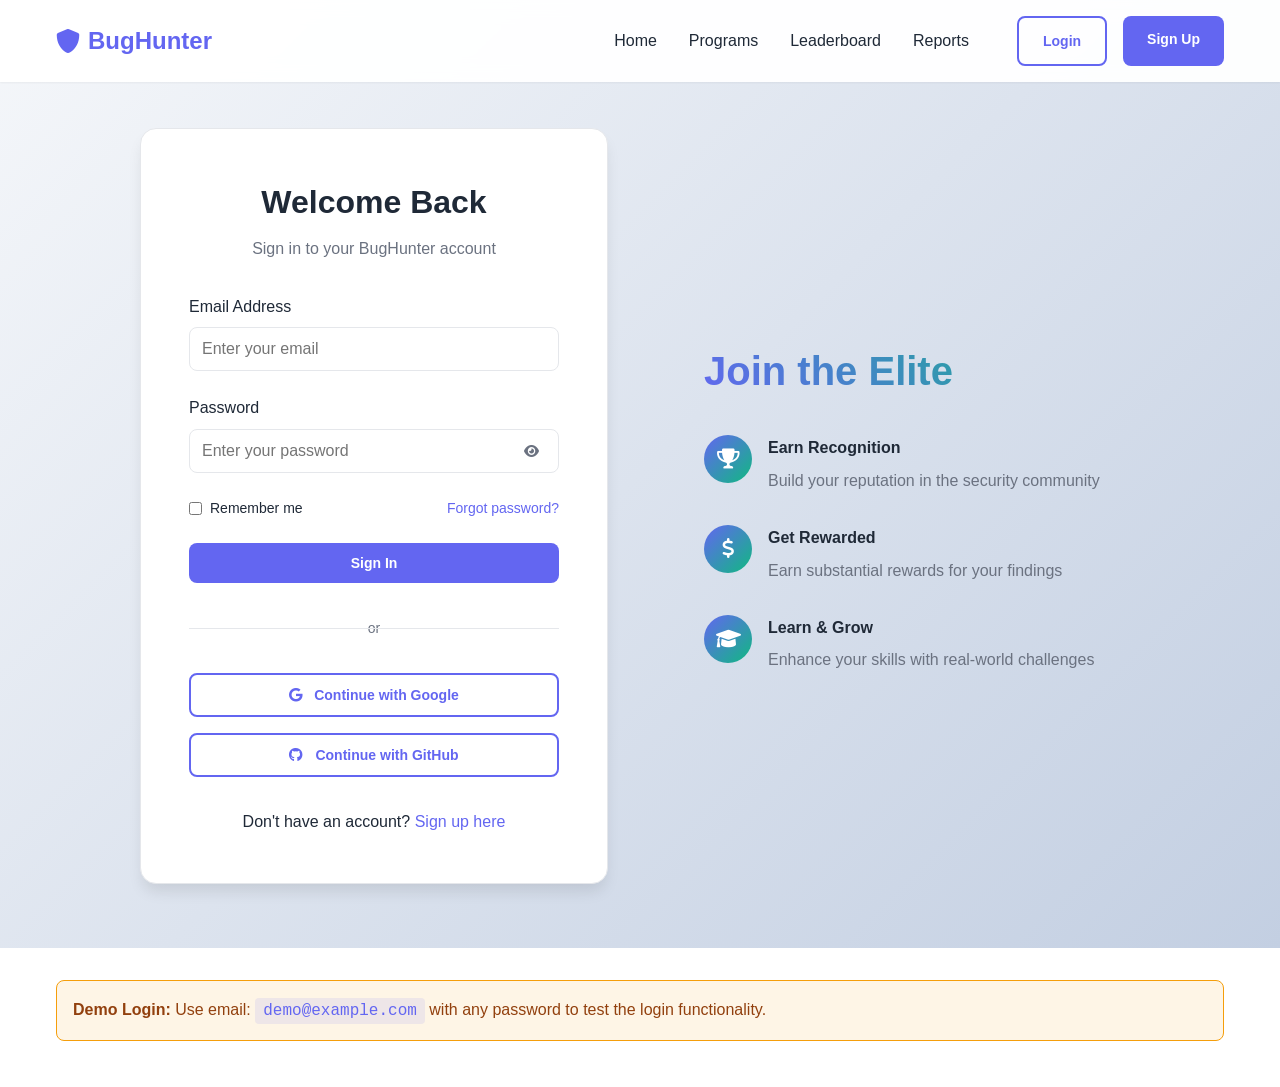
==== login.html @ fe64edc7 "Create complete pentest/bug bounty website structure Co-authored-by: ARESHAmohanad <121517436+ARESHA" ====
<!DOCTYPE html>
<html lang="en">
<head>
    <meta charset="UTF-8">
    <meta name="viewport" content="width=device-width, initial-scale=1.0">
    <title>Login - BugHunter</title>
    <link rel="stylesheet" href="css/style.css">
    <link href="https://cdnjs.cloudflare.com/ajax/libs/font-awesome/6.0.0/css/all.min.css" rel="stylesheet">
</head>
<body>
    <!-- Navigation -->
    <nav class="navbar">
        <div class="nav-container">
            <div class="nav-logo">
                <a href="index.html">
                    <i class="fas fa-shield-alt"></i>
                    BugHunter
                </a>
            </div>
            <div class="nav-menu" id="nav-menu">
                <a href="index.html" class="nav-link">Home</a>
                <a href="programs.html" class="nav-link">Programs</a>
                <a href="leaderboard.html" class="nav-link">Leaderboard</a>
                <a href="reports.html" class="nav-link">Reports</a>
                <div class="nav-auth">
                    <a href="login.html" class="btn btn-outline">Login</a>
                    <a href="register.html" class="btn btn-primary">Sign Up</a>
                </div>
            </div>
            <div class="nav-toggle" id="nav-toggle">
                <span class="bar"></span>
                <span class="bar"></span>
                <span class="bar"></span>
            </div>
        </div>
    </nav>

    <!-- Login Section -->
    <section class="auth-section">
        <div class="container">
            <div class="auth-container">
                <div class="auth-card">
                    <div class="auth-header">
                        <h1>Welcome Back</h1>
                        <p>Sign in to your BugHunter account</p>
                    </div>
                    
                    <form id="login-form" class="auth-form">
                        <div class="form-group">
                            <label for="email" class="form-label">Email Address</label>
                            <input type="email" id="email" name="email" class="form-input" required placeholder="Enter your email">
                        </div>
                        
                        <div class="form-group">
                            <label for="password" class="form-label">Password</label>
                            <div class="password-input-container">
                                <input type="password" id="password" name="password" class="form-input" required placeholder="Enter your password">
                                <button type="button" class="password-toggle" onclick="togglePassword('password')">
                                    <i class="fas fa-eye"></i>
                                </button>
                            </div>
                        </div>
                        
                        <div class="form-group">
                            <div class="form-options">
                                <label class="checkbox-label">
                                    <input type="checkbox" id="remember" name="remember">
                                    <span class="checkmark"></span>
                                    Remember me
                                </label>
                                <a href="#" class="forgot-password">Forgot password?</a>
                            </div>
                        </div>
                        
                        <button type="submit" class="btn btn-primary w-full">Sign In</button>
                    </form>
                    
                    <div class="auth-divider">
                        <span>or</span>
                    </div>
                    
                    <div class="social-login">
                        <button class="btn btn-outline w-full social-btn">
                            <i class="fab fa-google"></i>
                            Continue with Google
                        </button>
                        <button class="btn btn-outline w-full social-btn">
                            <i class="fab fa-github"></i>
                            Continue with GitHub
                        </button>
                    </div>
                    
                    <div class="auth-footer">
                        <p>Don't have an account? <a href="register.html">Sign up here</a></p>
                    </div>
                </div>
                
                <div class="auth-info">
                    <h2>Join the Elite</h2>
                    <div class="info-features">
                        <div class="info-feature">
                            <i class="fas fa-trophy"></i>
                            <div>
                                <h4>Earn Recognition</h4>
                                <p>Build your reputation in the security community</p>
                            </div>
                        </div>
                        <div class="info-feature">
                            <i class="fas fa-dollar-sign"></i>
                            <div>
                                <h4>Get Rewarded</h4>
                                <p>Earn substantial rewards for your findings</p>
                            </div>
                        </div>
                        <div class="info-feature">
                            <i class="fas fa-graduation-cap"></i>
                            <div>
                                <h4>Learn & Grow</h4>
                                <p>Enhance your skills with real-world challenges</p>
                            </div>
                        </div>
                    </div>
                </div>
            </div>
        </div>
    </section>

    <!-- Demo Credentials Info -->
    <div class="demo-info">
        <div class="container">
            <div class="alert alert-warning">
                <strong>Demo Login:</strong> Use email: <code>demo@example.com</code> with any password to test the login functionality.
            </div>
        </div>
    </div>

    <script src="js/script.js"></script>
    <script>
        document.getElementById('login-form').addEventListener('submit', async function(e) {
            e.preventDefault();
            
            if (!validateForm(this)) {
                return;
            }
            
            const submitBtn = e.target.querySelector('button[type="submit"]');
            const hideLoading = showLoading(submitBtn);
            
            try {
                const formData = new FormData(this);
                const response = await API.request('/login', {
                    method: 'POST',
                    body: JSON.stringify({
                        email: formData.get('email'),
                        password: formData.get('password'),
                        remember: formData.get('remember') === 'on'
                    })
                });
                
                if (response.success) {
                    Auth.login(response.user);
                    showNotification('Login successful! Redirecting...', 'success');
                    setTimeout(() => {
                        window.location.href = 'dashboard.html';
                    }, 1500);
                } else {
                    showNotification('Login failed. Please check your credentials.', 'error');
                }
            } catch (error) {
                showNotification(error.message || 'Login failed. Please try again.', 'error');
            } finally {
                hideLoading();
            }
        });
        
        function togglePassword(inputId) {
            const input = document.getElementById(inputId);
            const toggle = input.nextElementSibling.querySelector('i');
            
            if (input.type === 'password') {
                input.type = 'text';
                toggle.className = 'fas fa-eye-slash';
            } else {
                input.type = 'password';
                toggle.className = 'fas fa-eye';
            }
        }
    </script>
    
    <style>
        .auth-section {
            padding: 8rem 0 4rem;
            background: linear-gradient(135deg, #f5f7fa 0%, #c3cfe2 100%);
            min-height: 100vh;
        }
        
        .auth-container {
            display: grid;
            grid-template-columns: 1fr 1fr;
            gap: 4rem;
            max-width: 1000px;
            margin: 0 auto;
            align-items: center;
        }
        
        .auth-card {
            background: var(--bg-primary);
            padding: 3rem;
            border-radius: 16px;
            box-shadow: var(--shadow-lg);
            border: 1px solid var(--border-color);
        }
        
        .auth-header {
            text-align: center;
            margin-bottom: 2rem;
        }
        
        .auth-header h1 {
            font-size: 2rem;
            font-weight: 700;
            margin-bottom: 0.5rem;
            color: var(--text-primary);
        }
        
        .auth-header p {
            color: var(--text-secondary);
        }
        
        .auth-form {
            margin-bottom: 2rem;
        }
        
        .password-input-container {
            position: relative;
        }
        
        .password-toggle {
            position: absolute;
            right: 1rem;
            top: 50%;
            transform: translateY(-50%);
            background: none;
            border: none;
            color: var(--text-secondary);
            cursor: pointer;
            padding: 0.25rem;
        }
        
        .password-toggle:hover {
            color: var(--text-primary);
        }
        
        .form-options {
            display: flex;
            justify-content: space-between;
            align-items: center;
        }
        
        .checkbox-label {
            display: flex;
            align-items: center;
            cursor: pointer;
            font-size: 0.875rem;
        }
        
        .checkbox-label input {
            margin-right: 0.5rem;
        }
        
        .forgot-password {
            color: var(--primary-color);
            text-decoration: none;
            font-size: 0.875rem;
        }
        
        .forgot-password:hover {
            text-decoration: underline;
        }
        
        .auth-divider {
            text-align: center;
            position: relative;
            margin: 2rem 0;
        }
        
        .auth-divider::before {
            content: '';
            position: absolute;
            top: 50%;
            left: 0;
            right: 0;
            height: 1px;
            background: var(--border-color);
        }
        
        .auth-divider span {
            background: var(--bg-primary);
            padding: 0 1rem;
            color: var(--text-secondary);
            font-size: 0.875rem;
        }
        
        .social-login {
            display: flex;
            flex-direction: column;
            gap: 1rem;
            margin-bottom: 2rem;
        }
        
        .social-btn {
            display: flex;
            align-items: center;
            justify-content: center;
            gap: 0.75rem;
        }
        
        .auth-footer {
            text-align: center;
        }
        
        .auth-footer a {
            color: var(--primary-color);
            text-decoration: none;
        }
        
        .auth-footer a:hover {
            text-decoration: underline;
        }
        
        .auth-info {
            padding: 2rem;
        }
        
        .auth-info h2 {
            font-size: 2.5rem;
            font-weight: 700;
            margin-bottom: 2rem;
            background: linear-gradient(45deg, var(--primary-color), var(--secondary-color));
            -webkit-background-clip: text;
            -webkit-text-fill-color: transparent;
            background-clip: text;
        }
        
        .info-features {
            display: flex;
            flex-direction: column;
            gap: 2rem;
        }
        
        .info-feature {
            display: flex;
            align-items: flex-start;
            gap: 1rem;
        }
        
        .info-feature i {
            width: 3rem;
            height: 3rem;
            background: linear-gradient(135deg, var(--primary-color), var(--secondary-color));
            border-radius: 50%;
            display: flex;
            align-items: center;
            justify-content: center;
            color: white;
            font-size: 1.25rem;
            flex-shrink: 0;
        }
        
        .info-feature h4 {
            margin-bottom: 0.5rem;
            color: var(--text-primary);
        }
        
        .info-feature p {
            color: var(--text-secondary);
            line-height: 1.5;
        }
        
        .demo-info {
            padding: 2rem 0;
        }
        
        .demo-info code {
            background: rgba(99, 102, 241, 0.1);
            padding: 0.25rem 0.5rem;
            border-radius: 4px;
            font-family: 'Monaco', 'Consolas', monospace;
            color: var(--primary-color);
        }
        
        @media (max-width: 768px) {
            .auth-container {
                grid-template-columns: 1fr;
                gap: 2rem;
            }
            
            .auth-card {
                padding: 2rem;
            }
            
            .auth-info {
                order: -1;
                text-align: center;
            }
            
            .info-features {
                flex-direction: row;
                flex-wrap: wrap;
                justify-content: center;
            }
            
            .info-feature {
                flex-direction: column;
                text-align: center;
                flex: 1;
                min-width: 200px;
            }
        }
    </style>
</body>
</html>
---- css/style.css ----
/* Reset and Base Styles */
* {
    margin: 0;
    padding: 0;
    box-sizing: border-box;
}

:root {
    --primary-color: #6366f1;
    --primary-dark: #4f46e5;
    --secondary-color: #10b981;
    --accent-color: #f59e0b;
    --danger-color: #ef4444;
    --text-primary: #1f2937;
    --text-secondary: #6b7280;
    --text-light: #9ca3af;
    --bg-primary: #ffffff;
    --bg-secondary: #f9fafb;
    --bg-dark: #111827;
    --border-color: #e5e7eb;
    --shadow-sm: 0 1px 2px 0 rgb(0 0 0 / 0.05);
    --shadow-md: 0 4px 6px -1px rgb(0 0 0 / 0.1);
    --shadow-lg: 0 10px 15px -3px rgb(0 0 0 / 0.1);
    --border-radius: 8px;
    --transition: all 0.3s ease;
}

body {
    font-family: 'Inter', -apple-system, BlinkMacSystemFont, 'Segoe UI', Roboto, sans-serif;
    line-height: 1.6;
    color: var(--text-primary);
    background-color: var(--bg-primary);
}

.container {
    max-width: 1200px;
    margin: 0 auto;
    padding: 0 1rem;
}

/* Navigation */
.navbar {
    background: var(--bg-primary);
    padding: 1rem 0;
    box-shadow: var(--shadow-sm);
    position: fixed;
    top: 0;
    left: 0;
    right: 0;
    z-index: 1000;
    backdrop-filter: blur(10px);
    background: rgba(255, 255, 255, 0.95);
}

.nav-container {
    max-width: 1200px;
    margin: 0 auto;
    padding: 0 1rem;
    display: flex;
    justify-content: space-between;
    align-items: center;
}

.nav-logo a {
    font-size: 1.5rem;
    font-weight: 700;
    color: var(--primary-color);
    text-decoration: none;
    display: flex;
    align-items: center;
    gap: 0.5rem;
}

.nav-menu {
    display: flex;
    align-items: center;
    gap: 2rem;
}

.nav-link {
    color: var(--text-primary);
    text-decoration: none;
    font-weight: 500;
    transition: var(--transition);
    position: relative;
}

.nav-link:hover {
    color: var(--primary-color);
}

.nav-link::after {
    content: '';
    position: absolute;
    bottom: -5px;
    left: 0;
    width: 0;
    height: 2px;
    background-color: var(--primary-color);
    transition: width 0.3s ease;
}

.nav-link:hover::after {
    width: 100%;
}

.nav-auth {
    display: flex;
    gap: 1rem;
    margin-left: 1rem;
}

.nav-toggle {
    display: none;
    flex-direction: column;
    cursor: pointer;
}

.bar {
    width: 25px;
    height: 3px;
    background-color: var(--text-primary);
    margin: 3px 0;
    transition: 0.3s;
}

/* Buttons */
.btn {
    display: inline-block;
    padding: 0.75rem 1.5rem;
    border-radius: var(--border-radius);
    text-decoration: none;
    font-weight: 600;
    text-align: center;
    cursor: pointer;
    border: none;
    transition: var(--transition);
    font-size: 0.875rem;
}

.btn-primary {
    background-color: var(--primary-color);
    color: white;
}

.btn-primary:hover {
    background-color: var(--primary-dark);
    transform: translateY(-1px);
    box-shadow: var(--shadow-md);
}

.btn-outline {
    background-color: transparent;
    color: var(--primary-color);
    border: 2px solid var(--primary-color);
}

.btn-outline:hover {
    background-color: var(--primary-color);
    color: white;
}

.btn-large {
    padding: 1rem 2rem;
    font-size: 1rem;
}

.btn-secondary {
    background-color: var(--secondary-color);
    color: white;
}

.btn-danger {
    background-color: var(--danger-color);
    color: white;
}

/* Hero Section */
.hero {
    padding: 8rem 0 4rem;
    background: linear-gradient(135deg, #667eea 0%, #764ba2 100%);
    color: white;
    overflow: hidden;
}

.hero-container {
    max-width: 1200px;
    margin: 0 auto;
    padding: 0 1rem;
    display: grid;
    grid-template-columns: 1fr 1fr;
    gap: 4rem;
    align-items: center;
}

.hero-title {
    font-size: 3.5rem;
    font-weight: 800;
    line-height: 1.1;
    margin-bottom: 1.5rem;
    background: linear-gradient(45deg, #ffffff, #e0e7ff);
    -webkit-background-clip: text;
    -webkit-text-fill-color: transparent;
    background-clip: text;
}

.hero-description {
    font-size: 1.25rem;
    margin-bottom: 2rem;
    opacity: 0.9;
    line-height: 1.6;
}

.hero-buttons {
    display: flex;
    gap: 1rem;
}

.hero-image {
    display: flex;
    justify-content: center;
    align-items: center;
}

.hero-graphic {
    width: 300px;
    height: 300px;
    background: rgba(255, 255, 255, 0.1);
    border-radius: 50%;
    display: flex;
    align-items: center;
    justify-content: center;
    backdrop-filter: blur(10px);
    border: 1px solid rgba(255, 255, 255, 0.2);
}

.hero-graphic i {
    font-size: 8rem;
    color: rgba(255, 255, 255, 0.8);
}

/* Sections */
.section-title {
    text-align: center;
    font-size: 2.5rem;
    font-weight: 700;
    margin-bottom: 3rem;
    color: var(--text-primary);
}

/* Features Section */
.features {
    padding: 5rem 0;
    background-color: var(--bg-secondary);
}

.features-grid {
    display: grid;
    grid-template-columns: repeat(auto-fit, minmax(250px, 1fr));
    gap: 2rem;
}

.feature-card {
    background: var(--bg-primary);
    padding: 2rem;
    border-radius: var(--border-radius);
    text-align: center;
    box-shadow: var(--shadow-sm);
    transition: var(--transition);
    border: 1px solid var(--border-color);
}

.feature-card:hover {
    transform: translateY(-5px);
    box-shadow: var(--shadow-lg);
}

.feature-icon {
    width: 4rem;
    height: 4rem;
    background: linear-gradient(135deg, var(--primary-color), var(--secondary-color));
    border-radius: 50%;
    display: flex;
    align-items: center;
    justify-content: center;
    margin: 0 auto 1.5rem;
}

.feature-icon i {
    font-size: 1.5rem;
    color: white;
}

.feature-card h3 {
    font-size: 1.25rem;
    font-weight: 600;
    margin-bottom: 1rem;
    color: var(--text-primary);
}

.feature-card p {
    color: var(--text-secondary);
    line-height: 1.6;
}

/* Stats Section */
.stats {
    padding: 4rem 0;
    background: var(--bg-dark);
    color: white;
}

.stats-grid {
    display: grid;
    grid-template-columns: repeat(auto-fit, minmax(200px, 1fr));
    gap: 2rem;
}

.stat-item {
    text-align: center;
}

.stat-number {
    font-size: 3rem;
    font-weight: 800;
    margin-bottom: 0.5rem;
    background: linear-gradient(45deg, var(--primary-color), var(--secondary-color));
    -webkit-background-clip: text;
    -webkit-text-fill-color: transparent;
    background-clip: text;
}

.stat-label {
    font-size: 1.125rem;
    color: rgba(255, 255, 255, 0.8);
}

/* Programs Preview */
.programs-preview {
    padding: 5rem 0;
}

.programs-grid {
    display: grid;
    grid-template-columns: repeat(auto-fit, minmax(350px, 1fr));
    gap: 2rem;
    margin-bottom: 3rem;
}

.program-card {
    background: var(--bg-primary);
    border: 1px solid var(--border-color);
    border-radius: var(--border-radius);
    padding: 2rem;
    transition: var(--transition);
    display: flex;
    align-items: center;
    gap: 1.5rem;
}

.program-card:hover {
    transform: translateY(-2px);
    box-shadow: var(--shadow-lg);
    border-color: var(--primary-color);
}

.program-logo {
    width: 4rem;
    height: 4rem;
    background: var(--bg-secondary);
    border-radius: var(--border-radius);
    display: flex;
    align-items: center;
    justify-content: center;
    flex-shrink: 0;
}

.program-logo i {
    font-size: 2rem;
    color: var(--primary-color);
}

.program-info {
    flex: 1;
}

.program-info h3 {
    font-size: 1.25rem;
    font-weight: 600;
    margin-bottom: 0.5rem;
    color: var(--text-primary);
}

.program-scope {
    color: var(--text-secondary);
    margin-bottom: 1rem;
    font-size: 0.875rem;
}

.program-rewards {
    display: flex;
    justify-content: space-between;
    align-items: center;
}

.reward-range {
    font-weight: 600;
    color: var(--secondary-color);
}

.program-status {
    padding: 0.25rem 0.75rem;
    border-radius: 12px;
    font-size: 0.75rem;
    font-weight: 600;
    text-transform: uppercase;
}

.program-status.active {
    background-color: rgba(16, 185, 129, 0.1);
    color: var(--secondary-color);
}

.programs-cta {
    text-align: center;
}

/* Footer */
.footer {
    background: var(--bg-dark);
    color: white;
    padding: 3rem 0 1rem;
}

.footer-content {
    display: grid;
    grid-template-columns: repeat(auto-fit, minmax(250px, 1fr));
    gap: 2rem;
    margin-bottom: 2rem;
}

.footer-section h4 {
    font-size: 1.125rem;
    font-weight: 600;
    margin-bottom: 1rem;
    color: white;
}

.footer-section p {
    color: rgba(255, 255, 255, 0.7);
    line-height: 1.6;
    margin-bottom: 1rem;
}

.footer-section ul {
    list-style: none;
}

.footer-section ul li {
    margin-bottom: 0.5rem;
}

.footer-section ul li a {
    color: rgba(255, 255, 255, 0.7);
    text-decoration: none;
    transition: var(--transition);
}

.footer-section ul li a:hover {
    color: var(--primary-color);
}

.social-links {
    display: flex;
    gap: 1rem;
}

.social-links a {
    width: 2.5rem;
    height: 2.5rem;
    background: rgba(255, 255, 255, 0.1);
    border-radius: 50%;
    display: flex;
    align-items: center;
    justify-content: center;
    color: white;
    text-decoration: none;
    transition: var(--transition);
}

.social-links a:hover {
    background: var(--primary-color);
    transform: translateY(-2px);
}

.footer-bottom {
    border-top: 1px solid rgba(255, 255, 255, 0.1);
    padding-top: 1rem;
    text-align: center;
    color: rgba(255, 255, 255, 0.5);
}

/* Form Styles */
.form-group {
    margin-bottom: 1.5rem;
}

.form-label {
    display: block;
    margin-bottom: 0.5rem;
    font-weight: 500;
    color: var(--text-primary);
}

.form-input,
.form-select,
.form-textarea {
    width: 100%;
    padding: 0.75rem;
    border: 1px solid var(--border-color);
    border-radius: var(--border-radius);
    font-size: 1rem;
    transition: var(--transition);
    background-color: var(--bg-primary);
}

.form-input:focus,
.form-select:focus,
.form-textarea:focus {
    outline: none;
    border-color: var(--primary-color);
    box-shadow: 0 0 0 3px rgba(99, 102, 241, 0.1);
}

.form-textarea {
    resize: vertical;
    min-height: 120px;
}

/* Card Styles */
.card {
    background: var(--bg-primary);
    border: 1px solid var(--border-color);
    border-radius: var(--border-radius);
    padding: 1.5rem;
    box-shadow: var(--shadow-sm);
}

.card-header {
    border-bottom: 1px solid var(--border-color);
    padding-bottom: 1rem;
    margin-bottom: 1rem;
}

.card-title {
    font-size: 1.25rem;
    font-weight: 600;
    margin: 0;
}

/* Alert Styles */
.alert {
    padding: 1rem;
    border-radius: var(--border-radius);
    margin-bottom: 1rem;
    border: 1px solid transparent;
}

.alert-success {
    background-color: rgba(16, 185, 129, 0.1);
    border-color: var(--secondary-color);
    color: #065f46;
}

.alert-danger {
    background-color: rgba(239, 68, 68, 0.1);
    border-color: var(--danger-color);
    color: #991b1b;
}

.alert-warning {
    background-color: rgba(245, 158, 11, 0.1);
    border-color: var(--accent-color);
    color: #92400e;
}

/* Badge Styles */
.badge {
    display: inline-block;
    padding: 0.25rem 0.75rem;
    border-radius: 12px;
    font-size: 0.75rem;
    font-weight: 600;
    text-transform: uppercase;
}

.badge-primary {
    background-color: rgba(99, 102, 241, 0.1);
    color: var(--primary-color);
}

.badge-success {
    background-color: rgba(16, 185, 129, 0.1);
    color: var(--secondary-color);
}

.badge-danger {
    background-color: rgba(239, 68, 68, 0.1);
    color: var(--danger-color);
}

.badge-warning {
    background-color: rgba(245, 158, 11, 0.1);
    color: var(--accent-color);
}

/* Responsive Design */
@media (max-width: 768px) {
    .nav-menu {
        position: fixed;
        left: -100%;
        top: 70px;
        flex-direction: column;
        background-color: var(--bg-primary);
        width: 100%;
        text-align: center;
        transition: 0.3s;
        box-shadow: var(--shadow-md);
        padding: 2rem 0;
    }

    .nav-menu.active {
        left: 0;
    }

    .nav-toggle {
        display: flex;
    }

    .hero-container {
        grid-template-columns: 1fr;
        text-align: center;
        gap: 2rem;
    }

    .hero-title {
        font-size: 2.5rem;
    }

    .hero-buttons {
        justify-content: center;
        flex-wrap: wrap;
    }

    .hero-graphic {
        width: 200px;
        height: 200px;
    }

    .hero-graphic i {
        font-size: 5rem;
    }

    .features-grid {
        grid-template-columns: 1fr;
    }

    .stats-grid {
        grid-template-columns: repeat(2, 1fr);
    }

    .programs-grid {
        grid-template-columns: 1fr;
    }

    .program-card {
        flex-direction: column;
        text-align: center;
    }

    .footer-content {
        grid-template-columns: 1fr;
        text-align: center;
    }
}

@media (max-width: 480px) {
    .container {
        padding: 0 0.5rem;
    }

    .hero {
        padding: 6rem 0 3rem;
    }

    .hero-title {
        font-size: 2rem;
    }

    .hero-description {
        font-size: 1rem;
    }

    .stats-grid {
        grid-template-columns: 1fr;
    }

    .stat-number {
        font-size: 2rem;
    }
}

/* Animation and Transitions */
@keyframes fadeInUp {
    from {
        opacity: 0;
        transform: translateY(30px);
    }
    to {
        opacity: 1;
        transform: translateY(0);
    }
}

.fade-in-up {
    animation: fadeInUp 0.6s ease forwards;
}

/* Loading Animation */
.spinner {
    width: 20px;
    height: 20px;
    border: 2px solid #f3f3f3;
    border-top: 2px solid var(--primary-color);
    border-radius: 50%;
    animation: spin 1s linear infinite;
}

@keyframes spin {
    0% { transform: rotate(0deg); }
    100% { transform: rotate(360deg); }
}

/* Utility Classes */
.text-center { text-align: center; }
.text-left { text-align: left; }
.text-right { text-align: right; }

.mb-1 { margin-bottom: 0.25rem; }
.mb-2 { margin-bottom: 0.5rem; }
.mb-3 { margin-bottom: 1rem; }
.mb-4 { margin-bottom: 1.5rem; }
.mb-5 { margin-bottom: 2rem; }

.mt-1 { margin-top: 0.25rem; }
.mt-2 { margin-top: 0.5rem; }
.mt-3 { margin-top: 1rem; }
.mt-4 { margin-top: 1.5rem; }
.mt-5 { margin-top: 2rem; }

.d-none { display: none; }
.d-block { display: block; }
.d-flex { display: flex; }
.d-grid { display: grid; }

.justify-center { justify-content: center; }
.justify-between { justify-content: space-between; }
.align-center { align-items: center; }

.w-full { width: 100%; }
.h-full { height: 100%; }
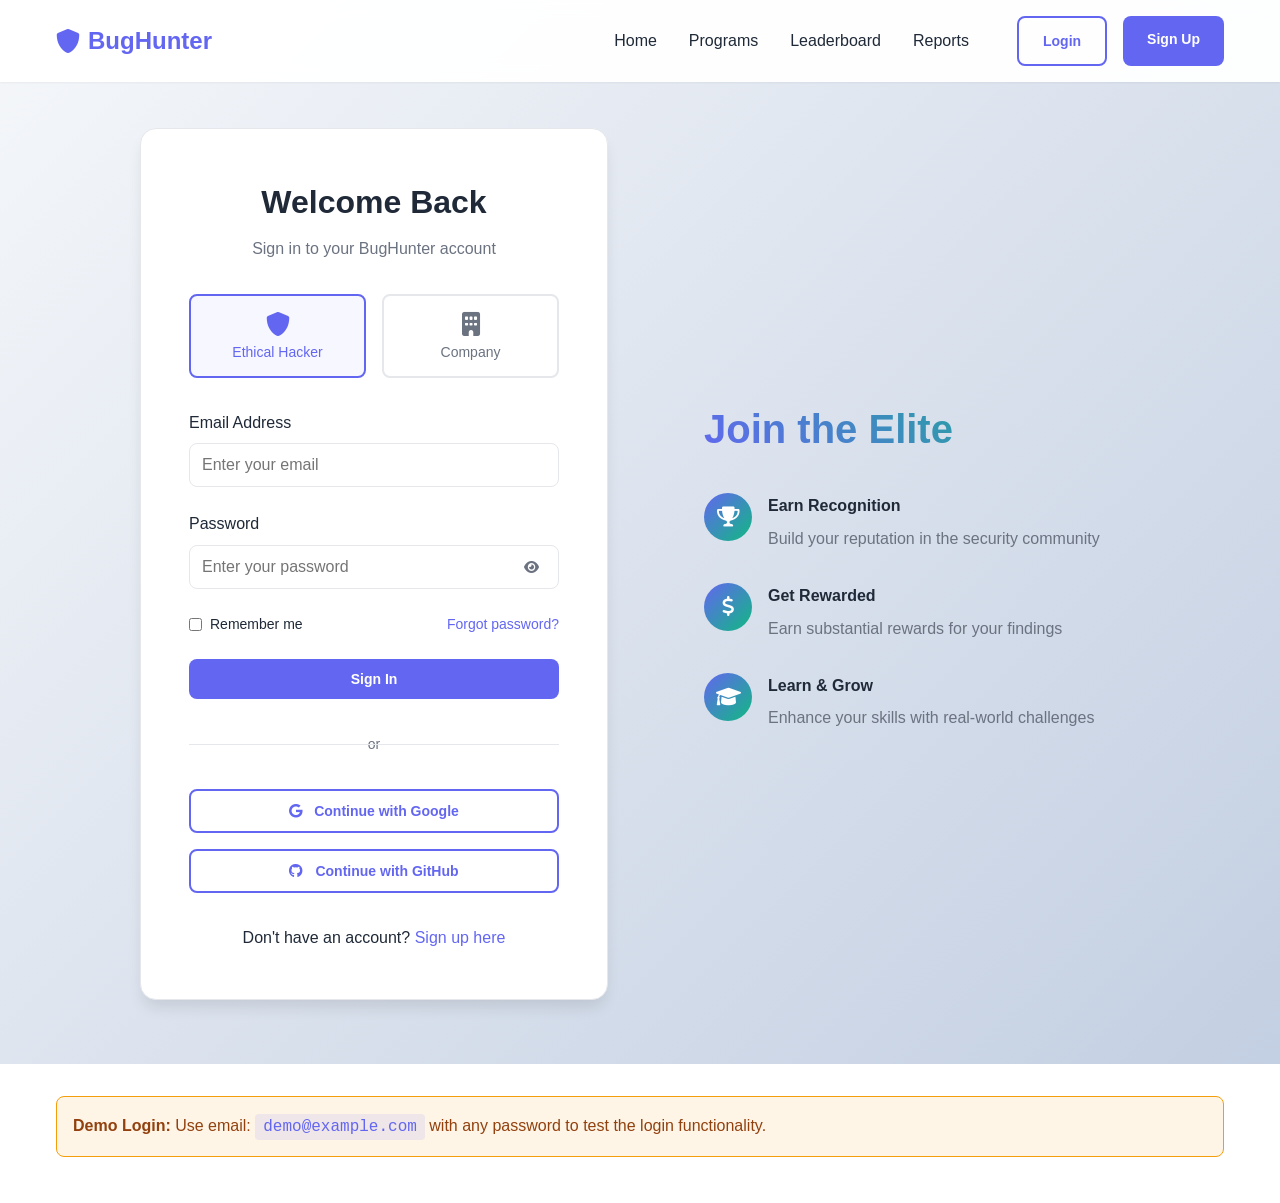
==== commit f503422e: "Add user type selection for ethical hackers and companies Co-authored-by: ARESHAmohanad <121517436+A" ====
--- a/login.html
+++ b/login.html
@@ -45,7 +45,23 @@
                         <p>Sign in to your BugHunter account</p>
                     </div>
                     
+                    <!-- User Type Selection -->
+                    <div class="user-type-selection">
+                        <div class="user-type-tabs">
+                            <button type="button" class="user-type-tab active" data-type="hacker">
+                                <i class="fas fa-shield-alt"></i>
+                                <span>Ethical Hacker</span>
+                            </button>
+                            <button type="button" class="user-type-tab" data-type="company">
+                                <i class="fas fa-building"></i>
+                                <span>Company</span>
+                            </button>
+                        </div>
+                    </div>
+                    
                     <form id="login-form" class="auth-form">
+                        <input type="hidden" id="userType" name="userType" value="hacker">
+                        
                         <div class="form-group">
                             <label for="email" class="form-label">Email Address</label>
                             <input type="email" id="email" name="email" class="form-input" required placeholder="Enter your email">
@@ -136,6 +152,31 @@
 
     <script src="js/script.js"></script>
     <script>
+        // User type switching
+        document.querySelectorAll('.user-type-tab').forEach(tab => {
+            tab.addEventListener('click', function() {
+                // Remove active class from all tabs
+                document.querySelectorAll('.user-type-tab').forEach(t => t.classList.remove('active'));
+                // Add active class to clicked tab
+                this.classList.add('active');
+                // Update hidden input value
+                document.getElementById('userType').value = this.dataset.type;
+                // Update UI based on user type
+                updateLoginFormForUserType(this.dataset.type);
+            });
+        });
+        
+        function updateLoginFormForUserType(userType) {
+            const emailLabel = document.querySelector('label[for="email"]');
+            if (userType === 'company') {
+                emailLabel.textContent = 'Company Email Address';
+                document.getElementById('email').placeholder = 'company@example.com';
+            } else {
+                emailLabel.textContent = 'Email Address';
+                document.getElementById('email').placeholder = 'Enter your email';
+            }
+        }
+        
         document.getElementById('login-form').addEventListener('submit', async function(e) {
             e.preventDefault();
             
@@ -153,7 +194,8 @@
                     body: JSON.stringify({
                         email: formData.get('email'),
                         password: formData.get('password'),
-                        remember: formData.get('remember') === 'on'
+                        remember: formData.get('remember') === 'on',
+                        userType: formData.get('userType')
                     })
                 });
                 
@@ -227,6 +269,51 @@
             color: var(--text-secondary);
         }
         
+        .user-type-selection {
+            margin-bottom: 2rem;
+        }
+        
+        .user-type-tabs {
+            display: flex;
+            gap: 1rem;
+            margin-bottom: 1.5rem;
+        }
+        
+        .user-type-tab {
+            flex: 1;
+            display: flex;
+            flex-direction: column;
+            align-items: center;
+            gap: 0.5rem;
+            padding: 1rem;
+            border: 2px solid var(--border-color);
+            background: var(--bg-primary);
+            border-radius: var(--border-radius);
+            cursor: pointer;
+            transition: var(--transition);
+            color: var(--text-secondary);
+        }
+        
+        .user-type-tab:hover {
+            border-color: var(--primary-color);
+            color: var(--primary-color);
+        }
+        
+        .user-type-tab.active {
+            border-color: var(--primary-color);
+            background: rgba(99, 102, 241, 0.05);
+            color: var(--primary-color);
+        }
+        
+        .user-type-tab i {
+            font-size: 1.5rem;
+        }
+        
+        .user-type-tab span {
+            font-weight: 500;
+            font-size: 0.875rem;
+        }
+        
         .auth-form {
             margin-bottom: 2rem;
         }
